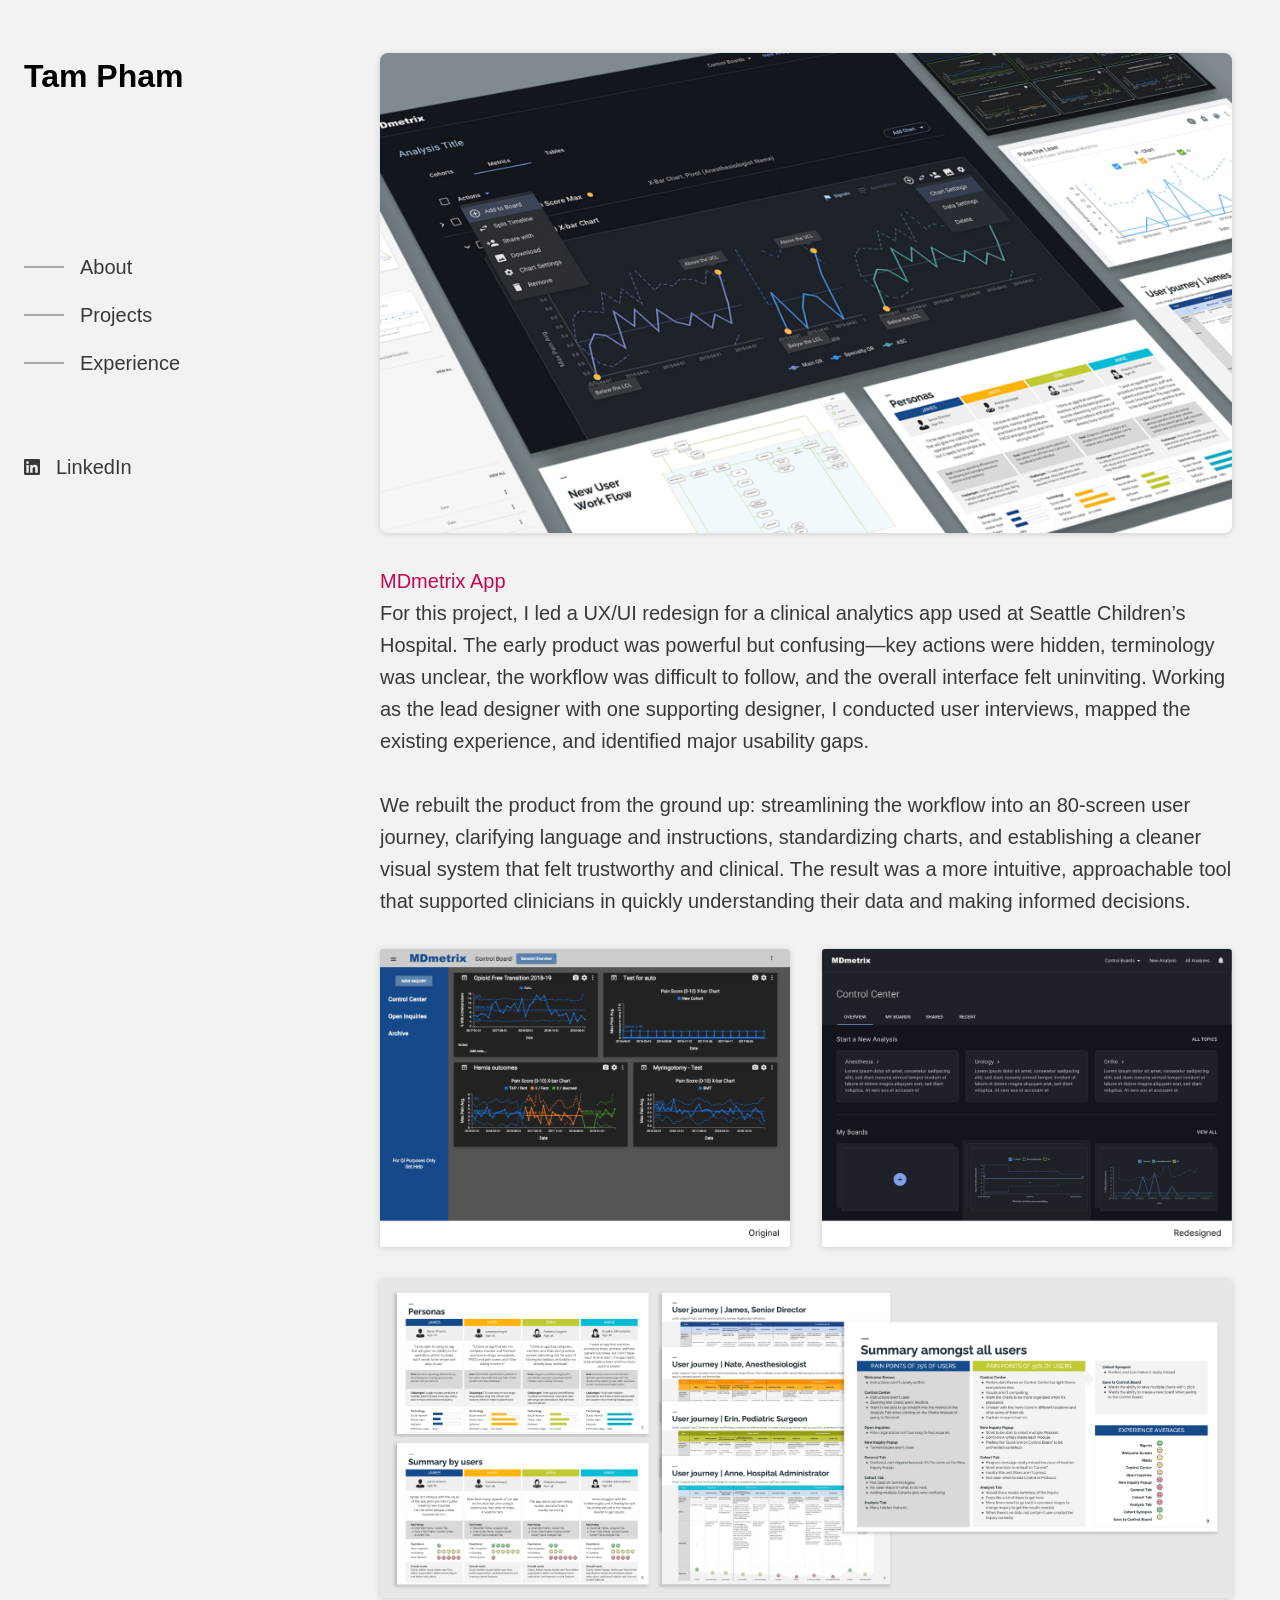
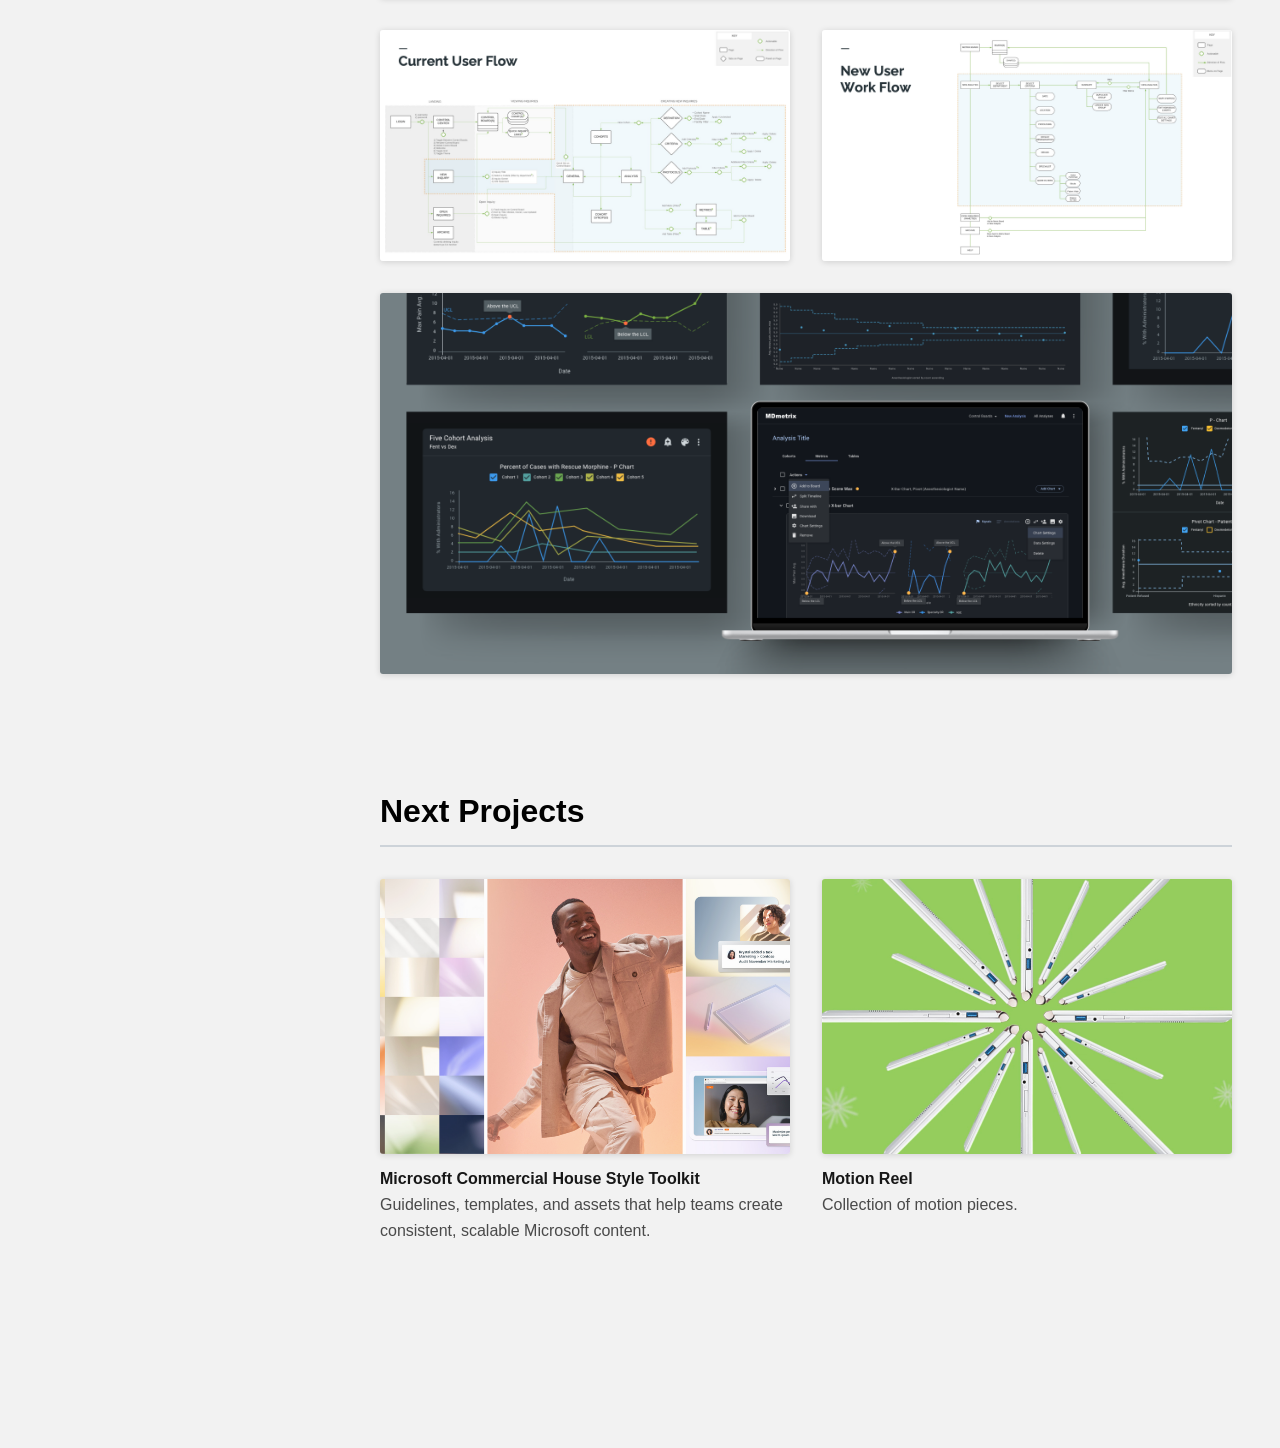
==== project_mdmetrix.html @ edc55666 "links" ====
<!DOCTYPE html>
<html lang="en">

  <head>
    <meta name="viewport" content="width=device-width,initial-scale=1" />
    <title>Tam Pham — Portfolio</title>
    <!-- Your stylesheet -->
    <link rel="stylesheet" href="./css/style.css">
  </head>

  <body>
    <div class="page-layout">
      <aside class="sidebar">
        <div class="sidebar-inner">
          <h1 class="logo"><a href="index.html">Tam Pham</a></h1>

          <!-- Hamburger button -->
          <button class="menu-toggle" aria-controls="site-nav" aria-expanded="false">
            <svg width="28" height="28" viewBox="0 0 24 24" aria-hidden="true">
              <rect x="3" y="6" width="18" height="2" rx="1"></rect>
              <rect x="3" y="11" width="18" height="2" rx="1"></rect>
              <rect x="3" y="16" width="18" height="2" rx="1"></rect>
            </svg>
          </button>

          <nav id="site-nav">
            <ul>
              <li><a href="./index.html#about">About</a></li>
              <li><a href="./index.html#projects">Projects</a></li>
              <li><a href="./index.html#experience">Experience</a></li>
            </ul>
            <a href="https://www.linkedin.com/in/tam-pham-i-am"
  class="nav-linkedin"
  target="_blank"
  rel="noopener noreferrer"
>
  <svg
    class="icon-linkedin"
    xmlns="http://www.w3.org/2000/svg"
    viewBox="0 0 24 24"
    aria-hidden="true"
  >
    <path
      d="M20.45 20.45h-3.56v-5.57c0-1.33-.03-3.05-1.86-3.05-1.86 
         0-2.15 1.45-2.15 2.95v5.67H9.32V9h3.41v1.56h.05c.48-.9 
         1.66-1.86 3.42-1.86 3.66 0 4.34 2.41 4.34 5.54v6.21zM5.34 
         7.43a2.07 2.07 0 11-.01-4.14 2.07 2.07 0 01.01 4.14zm1.78 
         13.02H3.56V9h3.56v11.45zM22.22 0H1.78C.8 0 0 .78 0 1.72v20.55C0 
         23.22.8 24 1.78 24h20.44c.98 0 1.78-.78 1.78-1.73V1.72C24 
         .78 23.2 0 22.22 0z"
      fill="currentColor"
    />
  </svg>
  LinkedIn
</a>
          </nav>
        </div>
      </aside>

      <main class="content">
        <figure class="project-hero">
          <img src="./assets/MDmetrix_mockup1.jpg" alt="MDmetrix App hero image">
        </figure>
        <p><span class="highlight">MDmetrix App</span><br>
          For this project, I led a UX/UI redesign for a clinical analytics app used at Seattle Children’s 
          Hospital. The early product was powerful but confusing—key actions were hidden, terminology was unclear, 
          the workflow was difficult to follow, and the overall interface felt uninviting. Working as the lead 
          designer with one supporting designer, I conducted user interviews, mapped the existing experience, 
          and identified major usability gaps.
          <br><br>
          We rebuilt the product from the ground up: streamlining the workflow into an 80-screen user journey, 
          clarifying language and instructions, standardizing charts, and establishing a cleaner visual system 
          that felt trustworthy and clinical. The result was a more intuitive, approachable tool that supported 
          clinicians in quickly understanding their data and making informed decisions.
        </p>

        <section class="project-masonry">
          <figure class="m-item">
            <img src="./assets/MDmetrix_mockup2a.png" alt="..." loading="lazy">
          </figure>

          <figure class="m-item">
            <img src="./assets/MDmetrix_mockup2b.png" alt="..." loading="lazy">
          </figure>

          <figure class="m-item wide">
            <img src="./assets/MDmetrix_mockup2c.png" alt="..." loading="lazy">
          </figure>

          <figure class="m-item">
            <img src="./assets/MDmetrix_userflow_old.png" alt="..." loading="lazy">
          </figure>

          <figure class="m-item">
            <img src="./assets/MDmetrix_userflow_new.png" alt="..." loading="lazy">
          </figure>

          <figure class="m-item wide">
            <img src="./assets/MDmetrix_mockup2d.png" alt="..." loading="lazy">
          </figure>

        </section>

        <section id="projects" class="section">
          <h2>Next Projects</h2>
          <div class="project-grid">

          <a href="./project_ms_housestylekit.html" class="project-card">
          <img src="./assets/MS_CommercialHST_cover.jpg" alt="MS Commercial House Style Toolkit">
          <h4>Microsoft Commercial House Style Toolkit</h4>
          <p>Guidelines, templates, and assets that help teams create consistent, scalable Microsoft content.</p>
          </a>

          <a href="./project_motion_reel.html" class="project-card">
          <img src="./assets/MotionReel_cover.png" alt="Motion Reel">
          <h4>Motion Reel</h4>
          <p>Collection of motion pieces.</p>
          </a>

          </div>
        </section>

      </main>
    </div>

    <!-- JS at the very end so the DOM is loaded -->
    <script>
      // ===== Cache DOM refs =====
      const sections = document.querySelectorAll('section');
      const siteNav = document.getElementById('site-nav');
      const menuToggle = document.querySelector('.menu-toggle');
      const navTopLinks = siteNav.querySelectorAll('ul > li > a'); // About, Projects, Experience

      // ===== Scroll handler: set active link =====
      function setActiveOnScroll() {
        let current = '';
        const offset = 120; // adjust if header height changes

        sections.forEach(section => {
          const sectionTop = section.offsetTop - offset;
          if (window.scrollY >= sectionTop) current = section.id;
        });

        navTopLinks.forEach(link => {
          link.classList.toggle('active', link.getAttribute('href') === `#${current}`);
        });
      }

      window.addEventListener('scroll', setActiveOnScroll, { passive: true });
      document.addEventListener('DOMContentLoaded', setActiveOnScroll);

      // ===== Mobile hamburger =====
      menuToggle.addEventListener('click', () => {
        siteNav.classList.toggle('active');
        const expanded = menuToggle.getAttribute('aria-expanded') === 'true';
        menuToggle.setAttribute('aria-expanded', String(!expanded));
      });

      // Close menu after clicking a nav item (mobile)
      siteNav.querySelectorAll('a[href^="#"]').forEach(a => {
        a.addEventListener('click', () => {
          siteNav.classList.remove('active');
          menuToggle.setAttribute('aria-expanded', 'false');
        });
      });
    </script>

  </body>

</html>
---- css/style.css ----
/* =========================
   Base / Reset
========================= */
html { scroll-behavior: smooth; }
* { margin: 0; padding: 0; box-sizing: border-box; }

body {
  font-family: "Inter", "IBM Plex Sans", "Helvetica Neue", Arial, system-ui, sans-serif;
  line-height: 1.6;
  font-size: 1.25rem;
  color: #383838;           /* body text */
  background: #F2F2F2;      /* deep blue background */
  display: flex;
  justify-content: center;
}

/* Height-responsive spacing entire page */
:root {
  --top-align: clamp(20px, 4.5vh, 48px); /* shared vertical baseline */
  --logo-gap: clamp(12px, 6vh, 96px);
}

/* Logo: replace width-based % gap with vh-based gap */
.logo {
  font-size: 2rem;
  font-weight: bold;
  color: #000;
  margin-top: 0.2em;              /* tiny nudge for optical alignment */
  margin-bottom: var(--logo-gap); /* space below logo */
  max-width: 240px;
  white-space: nowrap;
}

.logo a {
  color: inherit;      /* keeps your existing logo color */
  text-decoration: none;
  display: inline-block; /* optional but recommended */
}

/* Highlight text */
.highlight {
  color: #C50752;
  font-weight: 500; 
}

.page-layout {
  display: flex;
  width: 100%;
  max-width: 1400px;
  padding: 1% 0%;
  gap: 2rem;
}

/* ===== Sidebar (Desktop) ===== */
.sidebar {
  position: relative;
  width: 300px;
  background: #F2F2F2;
  padding: 2rem 1.5rem;   /* ← choose whichever left padding you prefer */
  display: flex;
  flex-direction: column;
  align-items: stretch;
  gap: 1.25rem;
  height: 100vh;
}

.sidebar-inner {
  position: sticky;
  top: 2rem;
  z-index: 100;
  display: flex;
  flex-direction: column;
  height: 100%;
  gap: clamp(8px, 2.5vh, 28px);   /* proportional vertical rhythm */
}

/* Nav block: sits lower, but capped; scrolls if too tall */
#site-nav {
  display: flex;
  flex-direction: column;
  flex: 1 1 auto;
  min-height: 0;                 /* REQUIRED for flex scroll */
  overflow-y: auto;
  gap: 1rem;
  padding-right: .25rem;
  margin-block-start: clamp(8px, 8vh, 20vh);
  max-height: clamp(240px, 62vh, 70vh);
}

/* Keep your list + link styles (unchanged) */
.sidebar nav ul { list-style: none; padding: 0; margin: 0; }
.sidebar nav li { margin-bottom: 1rem; }

/* Nav links + decorative line */
.sidebar nav a {
  display: flex;
  align-items: center;
  gap: 1rem;
  color: #383838;
  font-weight: 500;
  text-decoration: none;
  transition: color 0.2s ease;
  position: relative;
}

/* left rule for main nav items */
.sidebar nav a::before {
  content: "";
  display: inline-block;
  width: 40px;
  height: 2px;
  background-color: #383838;
  opacity: 0.4;
  transition: opacity 0.3s ease, width 0.3s ease;
}

.sidebar nav a:hover,
.sidebar nav a.active { color: #C50752; }
.sidebar nav a:hover::before,
.sidebar nav a.active::before {
  opacity: 1; width: 80px; background-color: #C50752;
}

/* LinkedIn — same style, no rule, pinned at bottom of the nav column */
.sidebar nav a.nav-linkedin::before { content: none; }
.sidebar nav a.nav-linkedin { margin-top: auto; }


/* icon sizing */
.icon-linkedin {
  width: 1rem; /* tweak size to taste */
  height: 1rem;
  display: inline-block;
}


/* Hamburger hidden on desktop */
.menu-toggle {
  display: none;
  background: none;
  border: none;
  cursor: pointer;
  padding: .25rem;
}
.menu-toggle svg rect { fill: #000; }

/* =========================
   Main content
========================= */
main {
  flex: 1;
  padding: var(--top-align) 3rem 3rem;
  max-width: 1280px;
}

/* Sections */
.section { margin-bottom: 6rem; }
.section h2 {
  font-size: 2rem;
  margin-bottom: 1rem;
  border-bottom: 2px solid rgba(149, 163, 178, 0.4);
  padding-bottom: 0.5rem;
  color: #000;
}

/* Project Grid & Cards */
.project-grid {
  display: grid;
  grid-template-columns: repeat(auto-fit, minmax(400px, 1fr));
  gap: 2rem;
  margin-top: 2rem;
}
.project-card {
  display: flex;
  flex-direction: column;
  align-items: flex-start;
  text-decoration: none;
  color: #383838;
  border-radius: 3px;
  margin-bottom: 2rem;
  opacity: 90%;
  transition: transform 0.2s ease, opacity 0.2s ease;
}
.project-card img {
  width: 100%;
  height: 275px;
  display: block;
  object-fit: cover;
  border-radius: 3px;
}
.project-card h4 { margin: 0.75rem 0 0; font-size: 1rem; color: #000; }
.project-card p  { margin: 0 0 1rem;     font-size: 1rem; color: #383838; }
.project-card:hover { opacity: 100%; transform: translateY(-5px); }

/* Experience */
#experience { margin-bottom: 4rem; }
#experience h2 { margin-bottom: 2rem; }

.experience-card {
  display: flex;
  background: #F2F2F2;
  border-radius: 10px;
  padding: 2rem;
  margin-bottom: 2rem;
  gap: 2rem;
}
.experience-date {
  flex: 0 0 10%;         /* fixed width column on desktop */
  font-weight: bold;
  color: #383838;
  display: flex;
  flex-direction: column;
  justify-content: flex-start;
  font-size: 0.95rem;
}
.experience-details h3 {
  font-size: 1.25rem;
  margin-bottom: 0.5rem;
  color: #000;
  transition: color 0.2s ease;
}
.experience-details p {
  color: #383838;
  font-size: 1rem;
  line-height: 1.6;
  margin-bottom: 1rem;
}

/* Skills */
.skills { display: flex; flex-wrap: wrap; list-style: none; }
.skills li { font-size: 1rem; color: #2C5282; font-weight: 500; }


/* Contact links */
#contact p a { color: #F48FB1; text-decoration: none; }
#contact p a:hover { text-decoration: underline; }

/* =========================
 Subpages
========================= */

.project-hero img {
  width: 100%;
  height: auto;
  display: block;
  border-radius: 0.5rem; /* optional */
}
.project-hero {
  margin-bottom: 2rem;
}

.project-hero video.hero-video {
  width: 100%;
  height: auto;
  display: block;
  border-radius: 3px;
  object-fit: contain;       /* keep it beautifully cropped */
}


/* Masonry: two columns on desktop, one on mobile */
.project-masonry {
  column-count: 1;
  column-gap: 2rem;         /* gutter between columns */
  margin-top: 2rem;
  margin-bottom: 5rem;
}

.m-item {
  break-inside: avoid;          /* keep each figure intact */
  margin: 0 0 2rem;
}

.m-item img {
  width: 100%;
  height: auto;
  display: block;
  border-radius: 3px;         /* match your style */
}

/* Global subtle image/video shadow */
.project-card img,
.m-item img,
.project-hero img,
.project-hero .hero-video  {
  box-shadow: 0 1px 6px rgba(0, 0, 0, 0.15);
}

.no-shadow {
  box-shadow: none !important;
}


/* =========================
   Desktop only (>=769px)
========================= */
@media (min-width: 769px) {
  .section {
    scroll-margin-top: 2rem; /* spacing above page */
  }

  /* Masonry layout */
  .project-masonry { column-count: 2; }

  .project-masonry .m-item.wide {
  width: 100%;
  column-span: all;
  break-inside: avoid;
  display: block;
  }

  /* Extra LinkedIn spacing on desktop */
  .sidebar nav a.nav-linkedin {
    margin-top: 2em; /* gives visual separation */
  }
}

/* =========================
   Mobile (<=768px)
========================= */
@media (max-width: 768px) {
  :root { --mobile-header-h: 56px; }      /* header height used below */
  .section { scroll-margin-top: var(--mobile-header-h); }

  /* Layout stacks */
  .page-layout {
    flex-direction: column;
    gap: .75rem;
  }

  /* Sidebar becomes top header bar */
  .sidebar {
    position: sticky;          /* pin whole header */
    top: 0;
    z-index: 1000;
    width: 100%;
    height: auto;
    padding: 0 .8rem;          /* no vertical padding */
    border-bottom: 1px solid #383838;
    background: #F2F2F2;
    display: flex;
    align-items: center;       /* center the row vertically */
  }

  /* Header row: logo + hamburger */
  .sidebar-inner {
    position: relative;        /* anchor for dropdown nav */
    top: auto;
    z-index: 1000;
    display: flex;
    flex-direction: row;
    align-items: center;
    justify-content: space-between;
    gap: .5rem;
    width: 100%;
    height: var(--mobile-header-h);
  }

  .logo {
    margin: 0;
    font-size: 1.5rem;
    font-weight: 700;
    line-height: 1;
  }

  /* Hamburger button */
  .menu-toggle {
    position: static;          /* flex item in the row */
    margin-left: auto;
    display: inline-flex;
    align-items: center;
    justify-content: center;
    width: 40px;
    height: 40px;              /* comfy tap target */
    background: none;
    border: none;
    padding: 0;
    line-height: 0;
    cursor: pointer;
    z-index: 1002;             /* just for stacking, not positioning */
  }
  .menu-toggle svg { width: 24px; height: 24px; }
  .menu-toggle svg rect { fill: #000; }

  /* Mobile dropdown nav */
  #site-nav {
    display: none;             /* hidden until toggled */
    position: absolute;        /* anchored to .sidebar-inner */
    top: 100%;
    right: 0;
    margin-block-start: 0;     /* reset desktop offset */
    max-height: none;          /* no scroll constraints */
    overflow: visible;
    background: #F2F2F2;
    border: 1px solid #383838;
    border-radius: 10px;
    padding: 1.25rem 1rem;
    min-width: 180px;
    z-index: 1001;
    transform: translateY(-3px);   /* ← MOVE UP */
  }
  #site-nav.active { display: block; }

  #site-nav ul {
    display: flex;
    flex-direction: column;
    gap: .55rem;
    margin: 0;
    padding: 0;
  }

  /* extra delineation before LinkedIn */
  .sidebar nav a.nav-linkedin {
    margin-top: .9rem;
  }

  /* No decorative line in compact menu */
  .sidebar nav a::before {
    display: none;
  }

  /* Content adjustments */
  main { padding: 1rem; }
  .project-grid { grid-template-columns: 1fr; }
  .experience-card { flex-direction: column; gap: .75rem; }
  .experience-date { flex: none; width: 80%; margin-bottom: 0; }
}

/* =========================
   Short desktops(short height)
========================= */
@media (max-height: 800px) and (min-width: 769px) {
  .logo { font-size: 2.2rem; }
  #site-nav { gap: 0.75rem; }
  .sidebar nav a { gap: 0.75rem; }
}

@media (max-height: 700px) and (min-width: 769px) {
  .logo { font-size: 2rem; }
  #site-nav { gap: 0.6rem; }
  .sidebar nav a { gap: 0.6rem; }
  .sidebar nav a::before { width: 32px; }
  .sidebar nav a:hover::before,
  .sidebar nav a.active::before { width: 56px; }
}
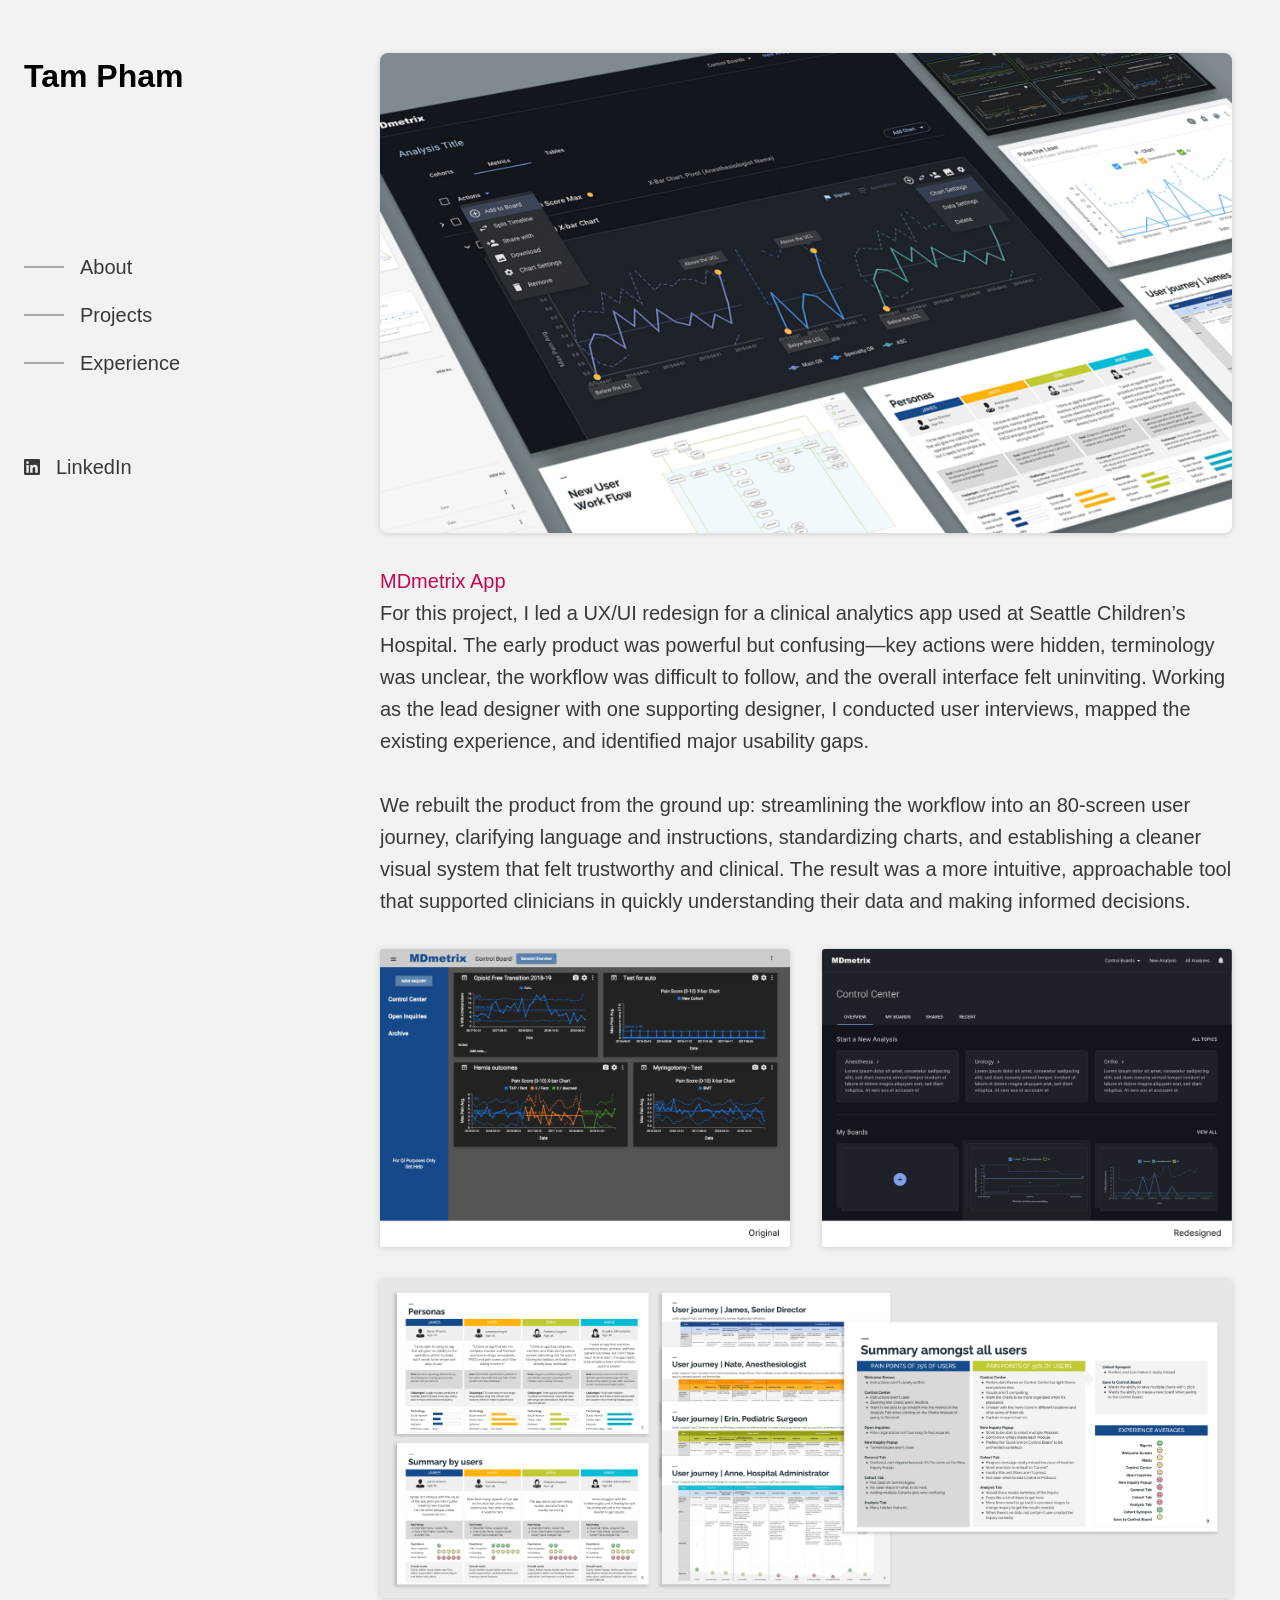
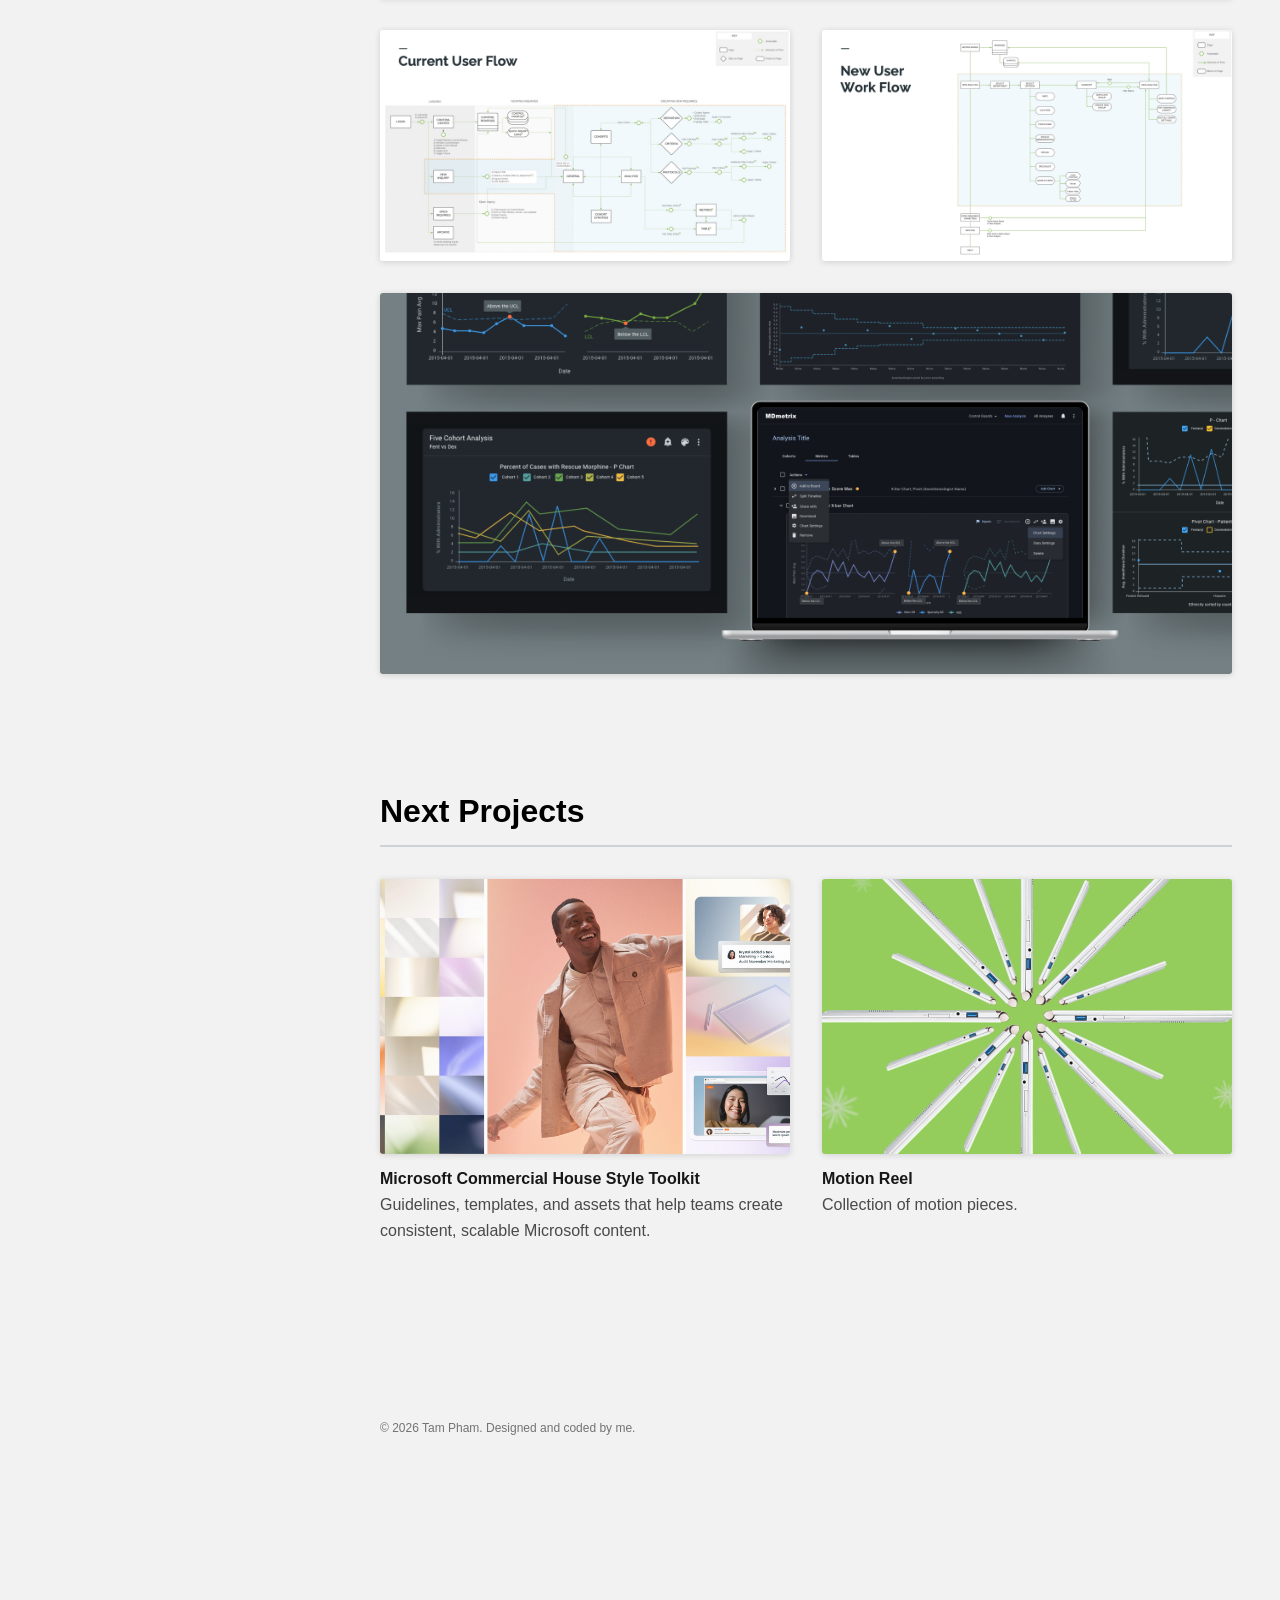
==== commit 9f8cfc4f: "legal" ====
--- a/project_mdmetrix.html
+++ b/project_mdmetrix.html
@@ -119,7 +119,9 @@
 
           </div>
         </section>
-
+    <footer class="footnote">
+    <p>© 2026 Tam Pham. Designed and coded by me.</p>
+    </footer>
       </main>
     </div>
 
--- a/css/style.css
+++ b/css/style.css
@@ -14,6 +14,12 @@
   justify-content: center;
 }
 
+.footnote {
+  text-align: left;
+  font-size: 0.75rem;
+  color: #737373;
+  margin: 8rem 0;
+}
 /* Height-responsive spacing entire page */
 :root {
   --top-align: clamp(20px, 4.5vh, 48px); /* shared vertical baseline */
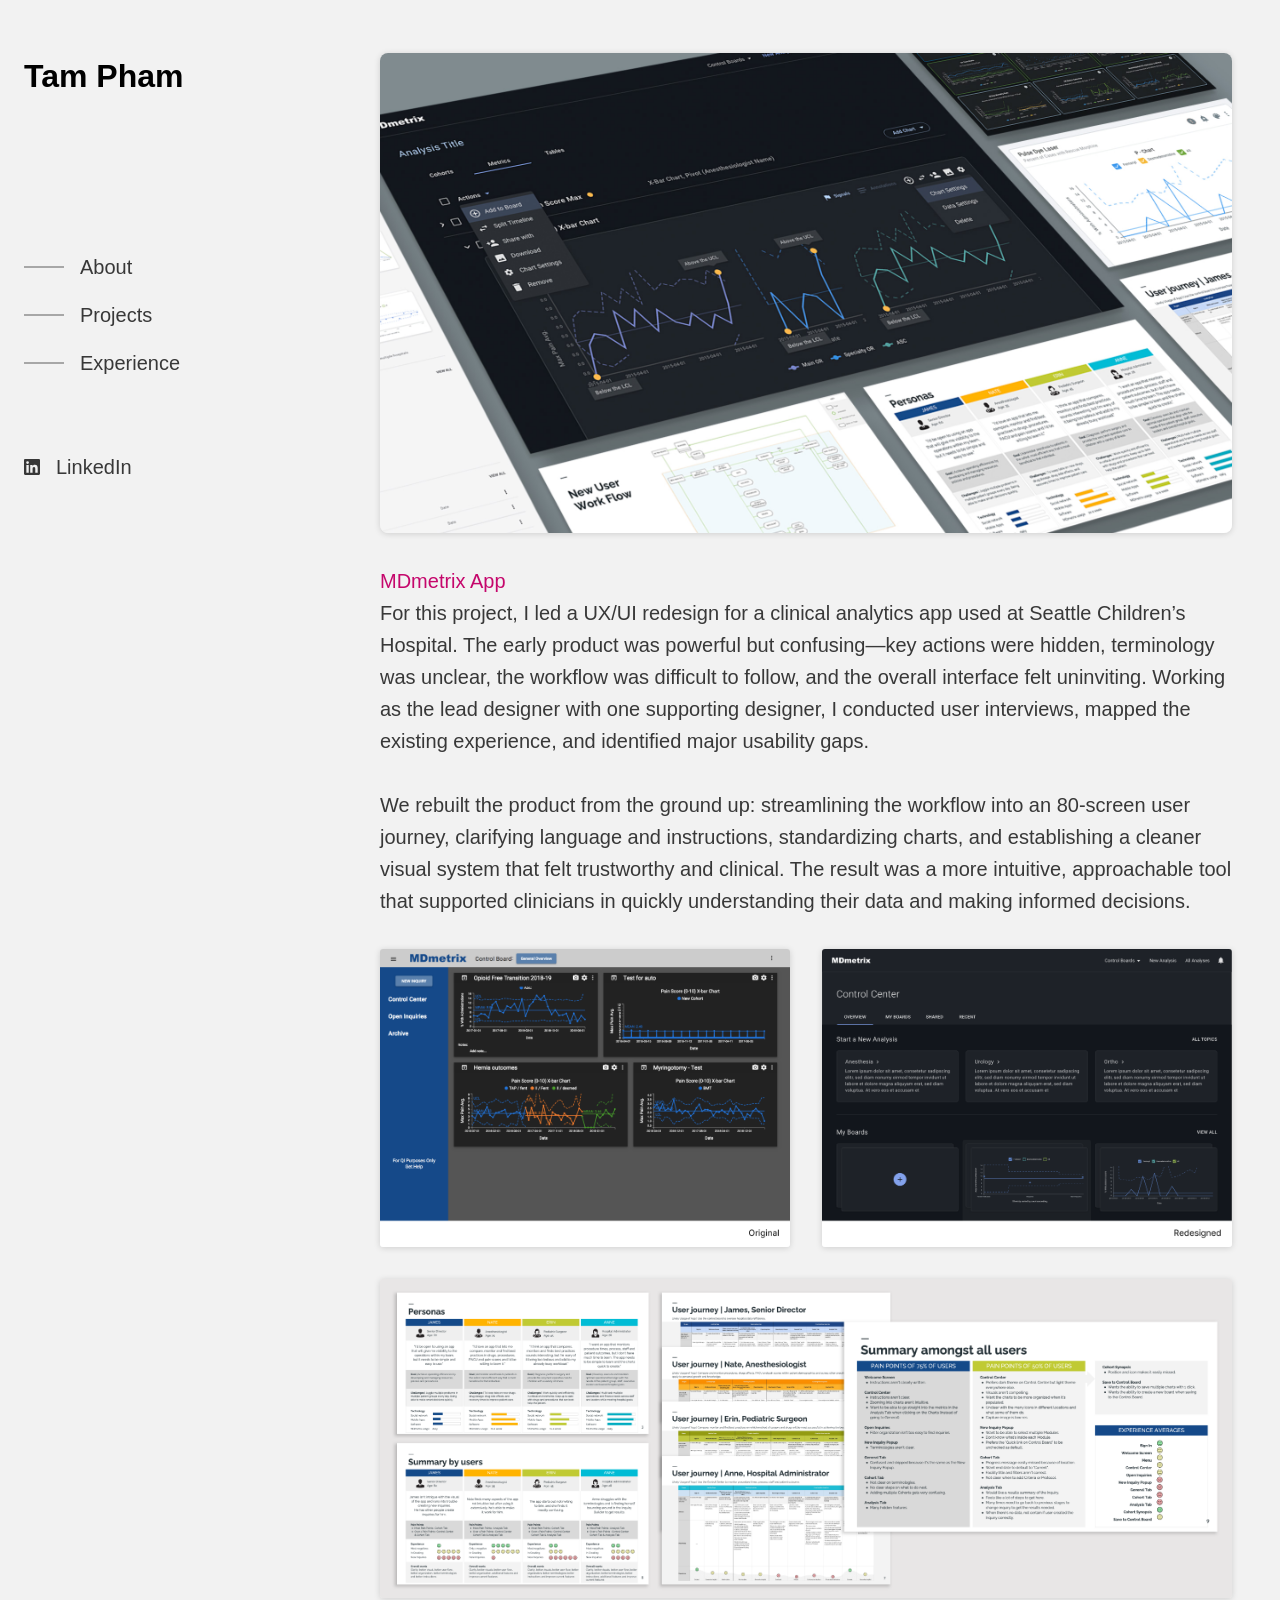
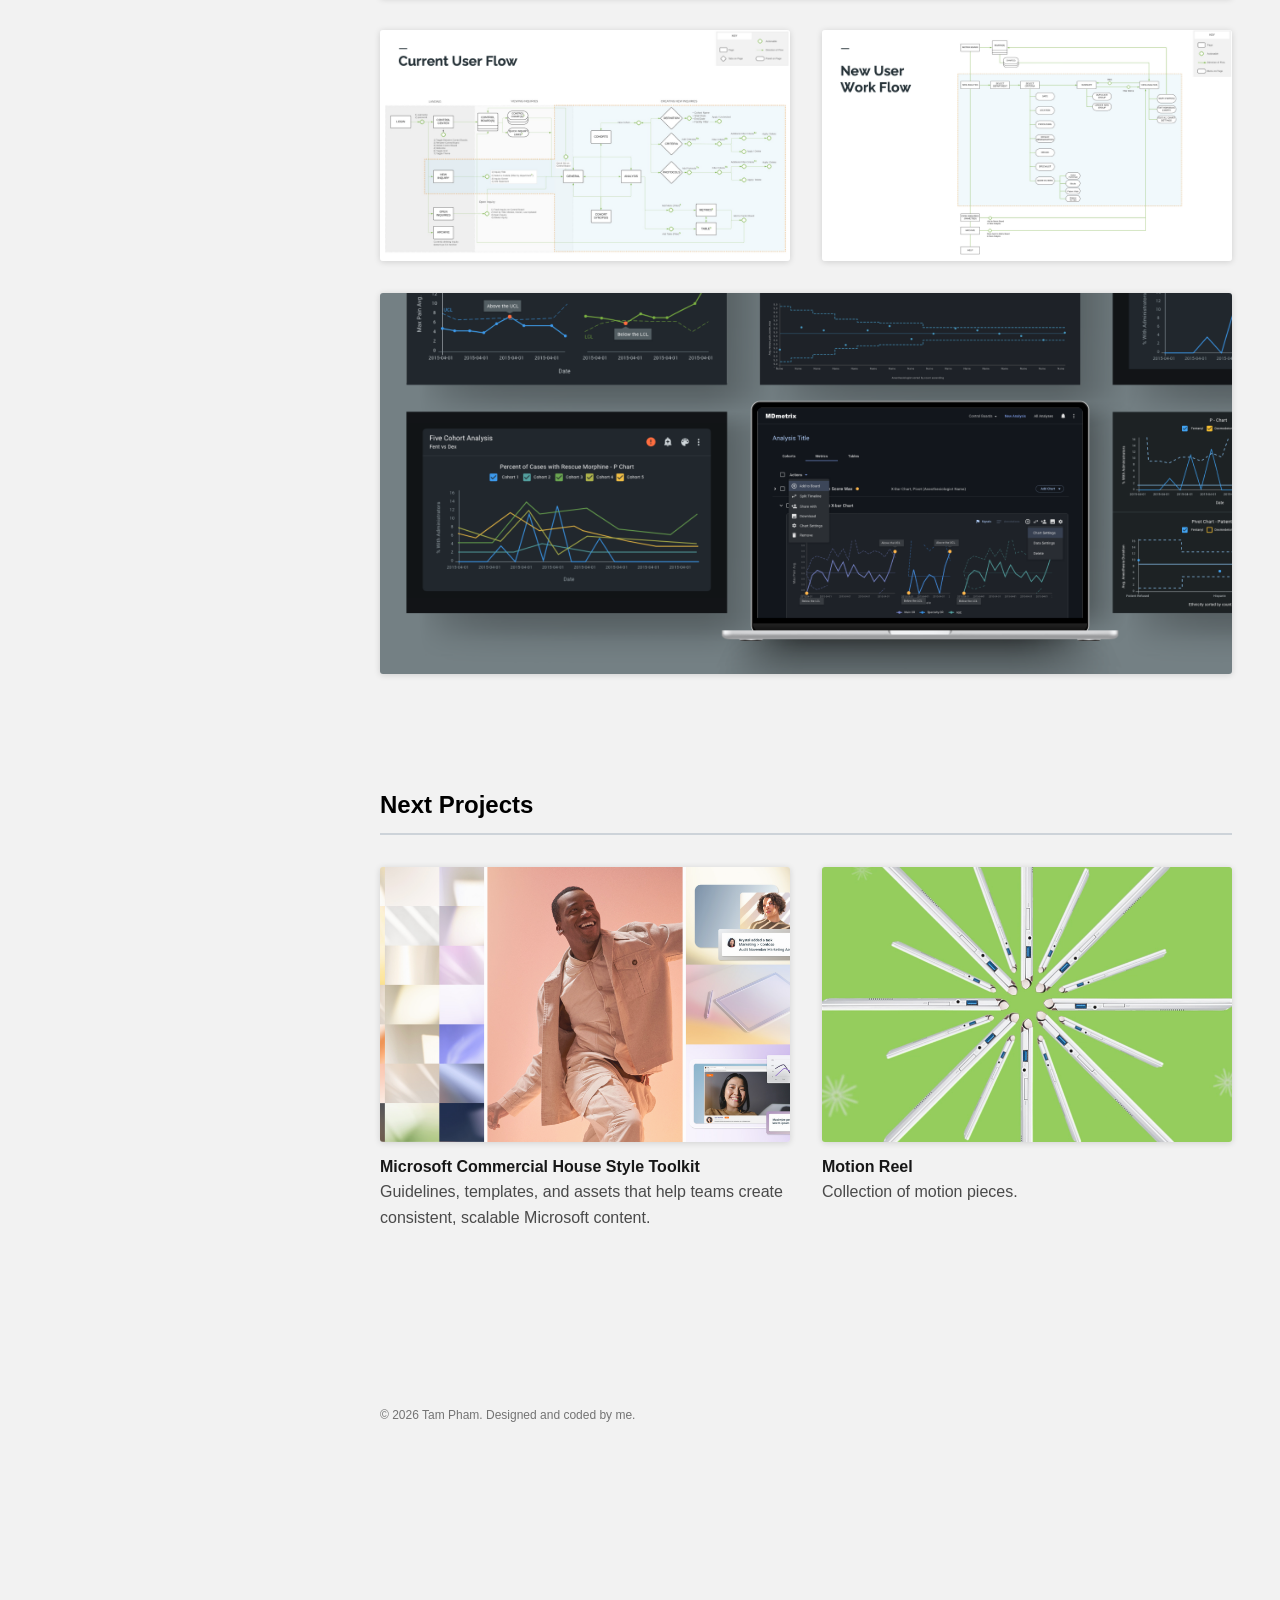
==== commit 563a91c5: "h3" ====
--- a/project_mdmetrix.html
+++ b/project_mdmetrix.html
@@ -102,7 +102,7 @@
         </section>
 
         <section id="projects" class="section">
-          <h2>Next Projects</h2>
+          <h3>Next Projects</h3>
           <div class="project-grid">
 
           <a href="./project_ms_housestylekit.html" class="project-card">
@@ -120,7 +120,7 @@
           </div>
         </section>
     <footer class="footnote">
-    <p>© 2026 Tam Pham. Designed and coded by me.</p>
+    © 2026 Tam Pham. Designed and coded by me.
     </footer>
       </main>
     </div>
--- a/css/style.css
+++ b/css/style.css
@@ -45,7 +45,7 @@
 
 /* Highlight text */
 .highlight {
-  color: #C50752;
+  color: #C5076C;
   font-weight: 500; 
 }
 
@@ -121,10 +121,10 @@
 }
 
 .sidebar nav a:hover,
-.sidebar nav a.active { color: #C50752; }
+.sidebar nav a.active { color: #C5076C; }
 .sidebar nav a:hover::before,
 .sidebar nav a.active::before {
-  opacity: 1; width: 80px; background-color: #C50752;
+  opacity: 1; width: 80px; background-color: #C5076C;
 }
 
 /* LinkedIn — same style, no rule, pinned at bottom of the nav column */
@@ -169,6 +169,14 @@
   color: #000;
 }
 
+.section h3 {
+  font-size: 1.5rem;
+  margin-bottom: 1rem;
+  border-bottom: 2px solid rgba(149, 163, 178, 0.4);
+  padding-bottom: 0.5rem;
+  color: #000;
+}
+
 /* Project Grid & Cards */
 .project-grid {
   display: grid;
@@ -234,12 +242,8 @@
 
 /* Skills */
 .skills { display: flex; flex-wrap: wrap; list-style: none; }
-.skills li { font-size: 1rem; color: #2C5282; font-weight: 500; }
-
-
-/* Contact links */
-#contact p a { color: #F48FB1; text-decoration: none; }
-#contact p a:hover { text-decoration: underline; }
+.skills li { font-size: 1rem; color: #9442A9; font-weight: 500; }
+
 
 /* =========================
  Subpages
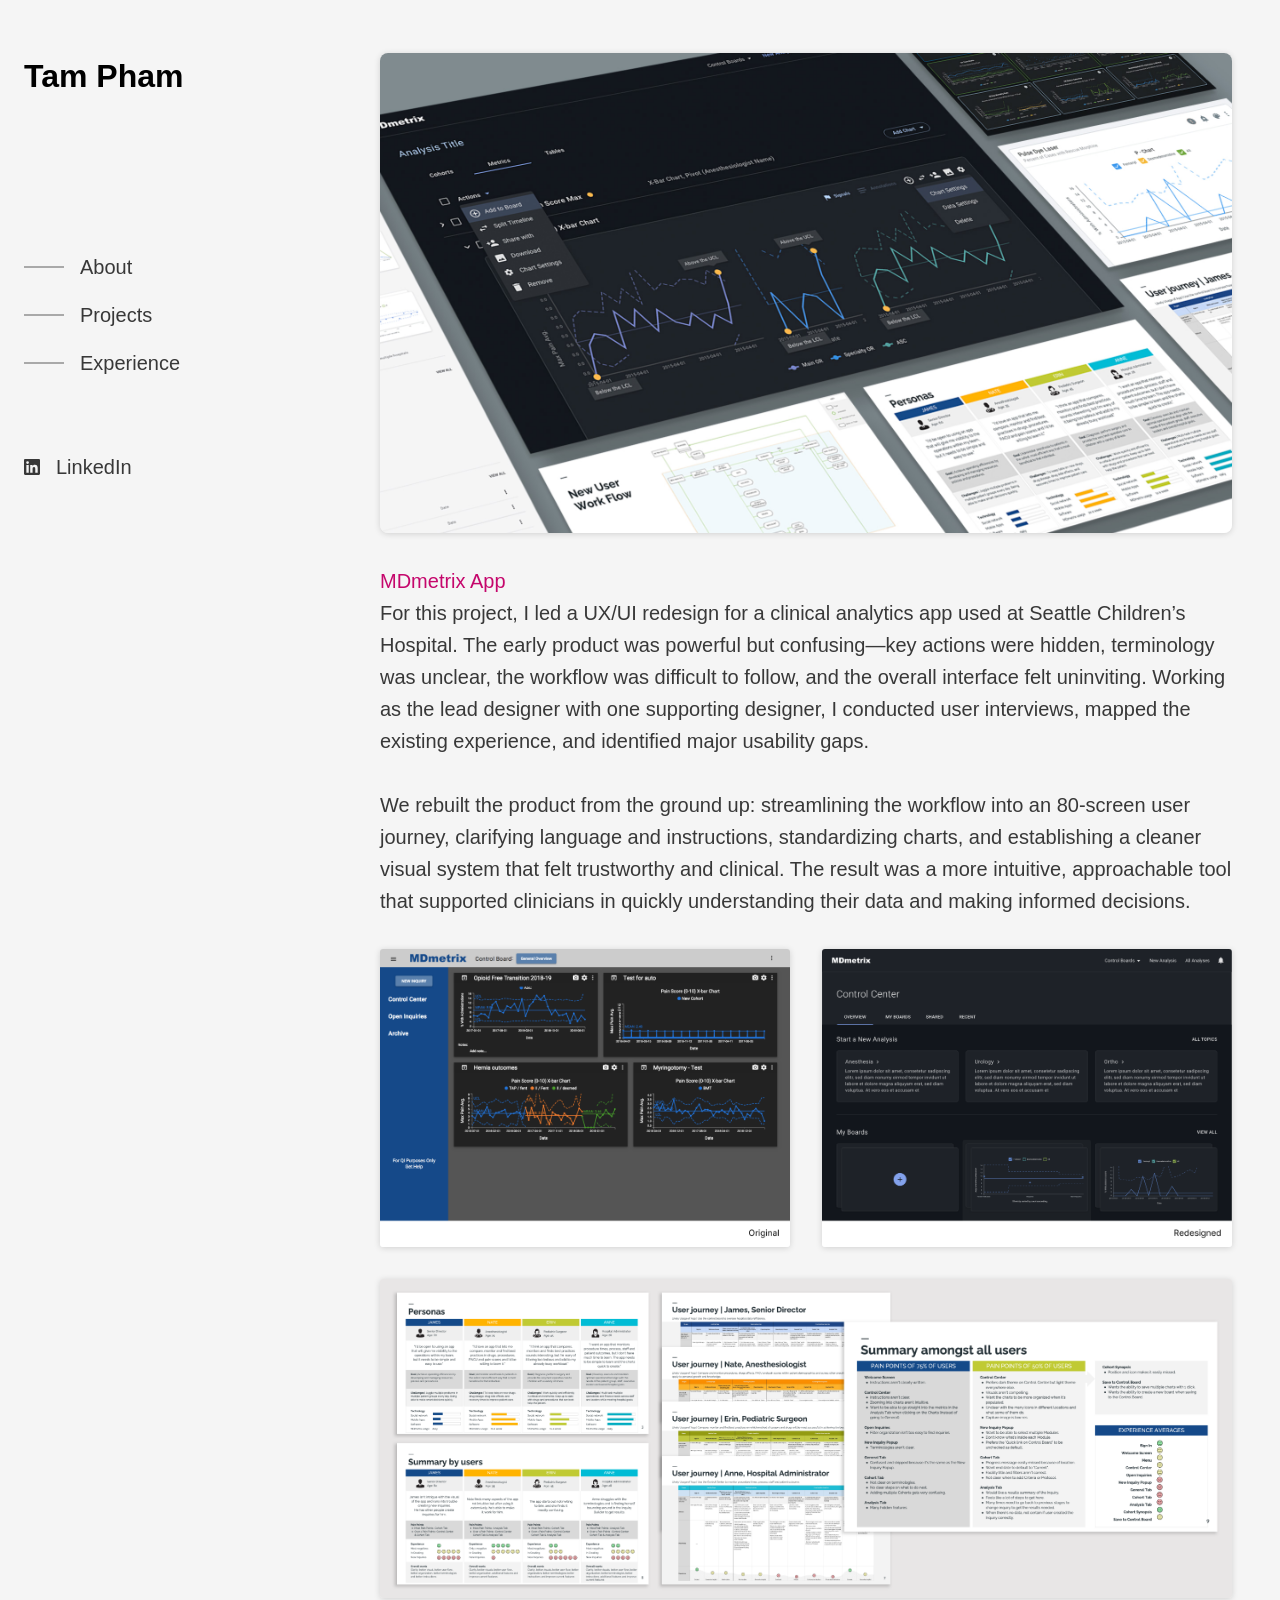
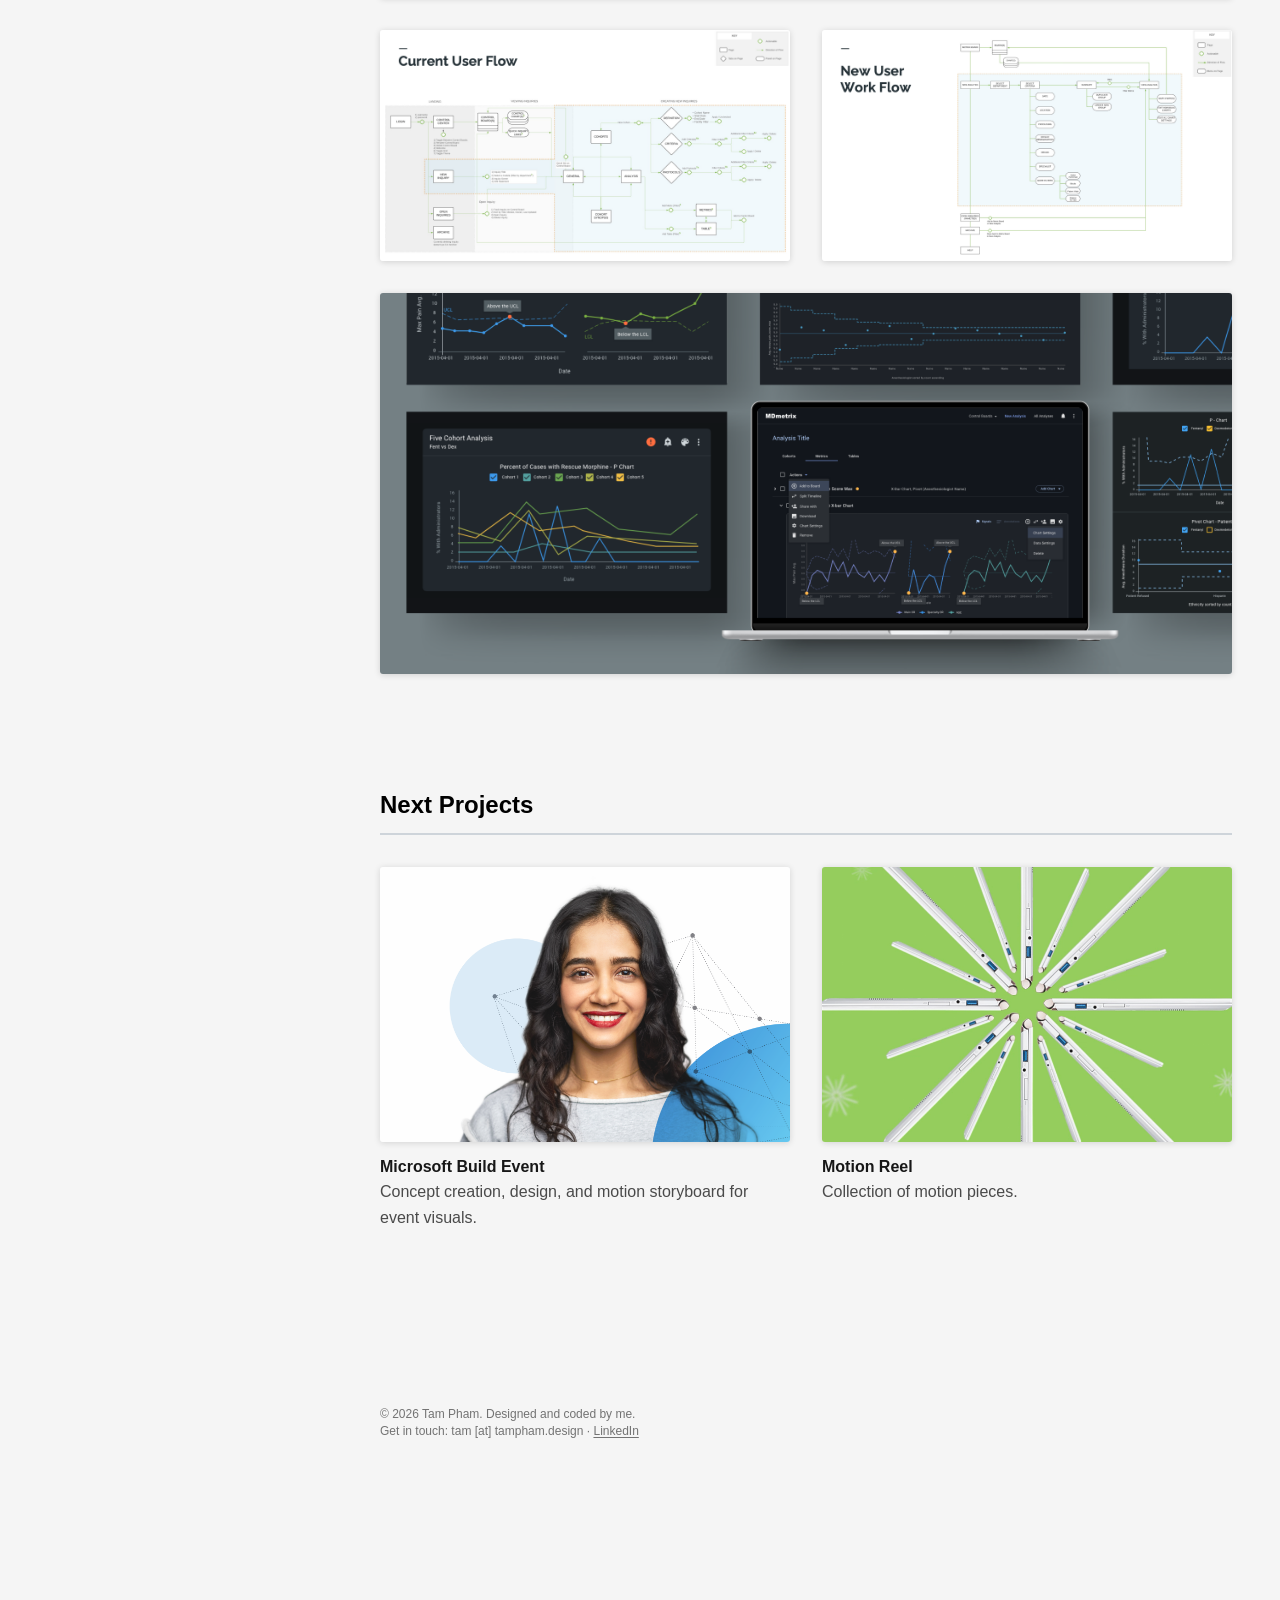
==== commit cf01397b: "Add files via upload" ====
--- a/project_mdmetrix.html
+++ b/project_mdmetrix.html
@@ -105,10 +105,10 @@
           <h3>Next Projects</h3>
           <div class="project-grid">
 
-          <a href="./project_ms_housestylekit.html" class="project-card">
-          <img src="./assets/MS_CommercialHST_cover.jpg" alt="MS Commercial House Style Toolkit">
-          <h4>Microsoft Commercial House Style Toolkit</h4>
-          <p>Guidelines, templates, and assets that help teams create consistent, scalable Microsoft content.</p>
+          <a href="./project_ms_build.html" class="project-card">
+          <img src="./assets/AZ_Build_cover.png" alt="Microsoft Build — Responsible Machine Learning">
+          <h4>Microsoft Build Event</h4>
+          <p>Concept creation, design, and motion storyboard for event visuals.</p>
           </a>
 
           <a href="./project_motion_reel.html" class="project-card">
@@ -119,9 +119,15 @@
 
           </div>
         </section>
-    <footer class="footnote">
-    © 2026 Tam Pham. Designed and coded by me.
-    </footer>
+        <footer class="footnote">
+        <div>© 2026 Tam Pham. Designed and coded by me.</div>
+
+        <div class="contact">
+        Get in touch: tam [at] tampham.design ·
+        <a href="https://www.linkedin.com/in/tam-pham-i-am" target="_blank" rel="noopener noreferrer">LinkedIn</a>
+        </div>
+        </footer>
+
       </main>
     </div>
 
--- a/css/style.css
+++ b/css/style.css
@@ -9,7 +9,7 @@
   line-height: 1.6;
   font-size: 1.25rem;
   color: #383838;           /* body text */
-  background: #F2F2F2;      /* deep blue background */
+  background: #F5F5F5;      /* deep blue background */
   display: flex;
   justify-content: center;
 }
@@ -18,7 +18,15 @@
   text-align: left;
   font-size: 0.75rem;
   color: #737373;
+  line-height: 1.4;
   margin: 8rem 0;
+}
+
+.footnote a {
+  color: inherit;
+  text-decoration: underline;
+  text-underline-offset: 2px;
+  margin-top: 0.15rem; /* very tight spacing */
 }
 /* Height-responsive spacing entire page */
 :root {
@@ -61,7 +69,7 @@
 .sidebar {
   position: relative;
   width: 300px;
-  background: #F2F2F2;
+  background: #F5F5F5;
   padding: 2rem 1.5rem;   /* ← choose whichever left padding you prefer */
   display: flex;
   flex-direction: column;
@@ -212,7 +220,7 @@
 
 .experience-card {
   display: flex;
-  background: #F2F2F2;
+  background: #F5F5F5;
   border-radius: 10px;
   padding: 2rem;
   margin-bottom: 2rem;
@@ -347,7 +355,7 @@
     height: auto;
     padding: 0 .8rem;          /* no vertical padding */
     border-bottom: 1px solid #383838;
-    background: #F2F2F2;
+    background: #F5F5F5;
     display: flex;
     align-items: center;       /* center the row vertically */
   }
@@ -401,7 +409,7 @@
     margin-block-start: 0;     /* reset desktop offset */
     max-height: none;          /* no scroll constraints */
     overflow: visible;
-    background: #F2F2F2;
+    background: #F5F5F5;
     border: 1px solid #383838;
     border-radius: 10px;
     padding: 1.25rem 1rem;
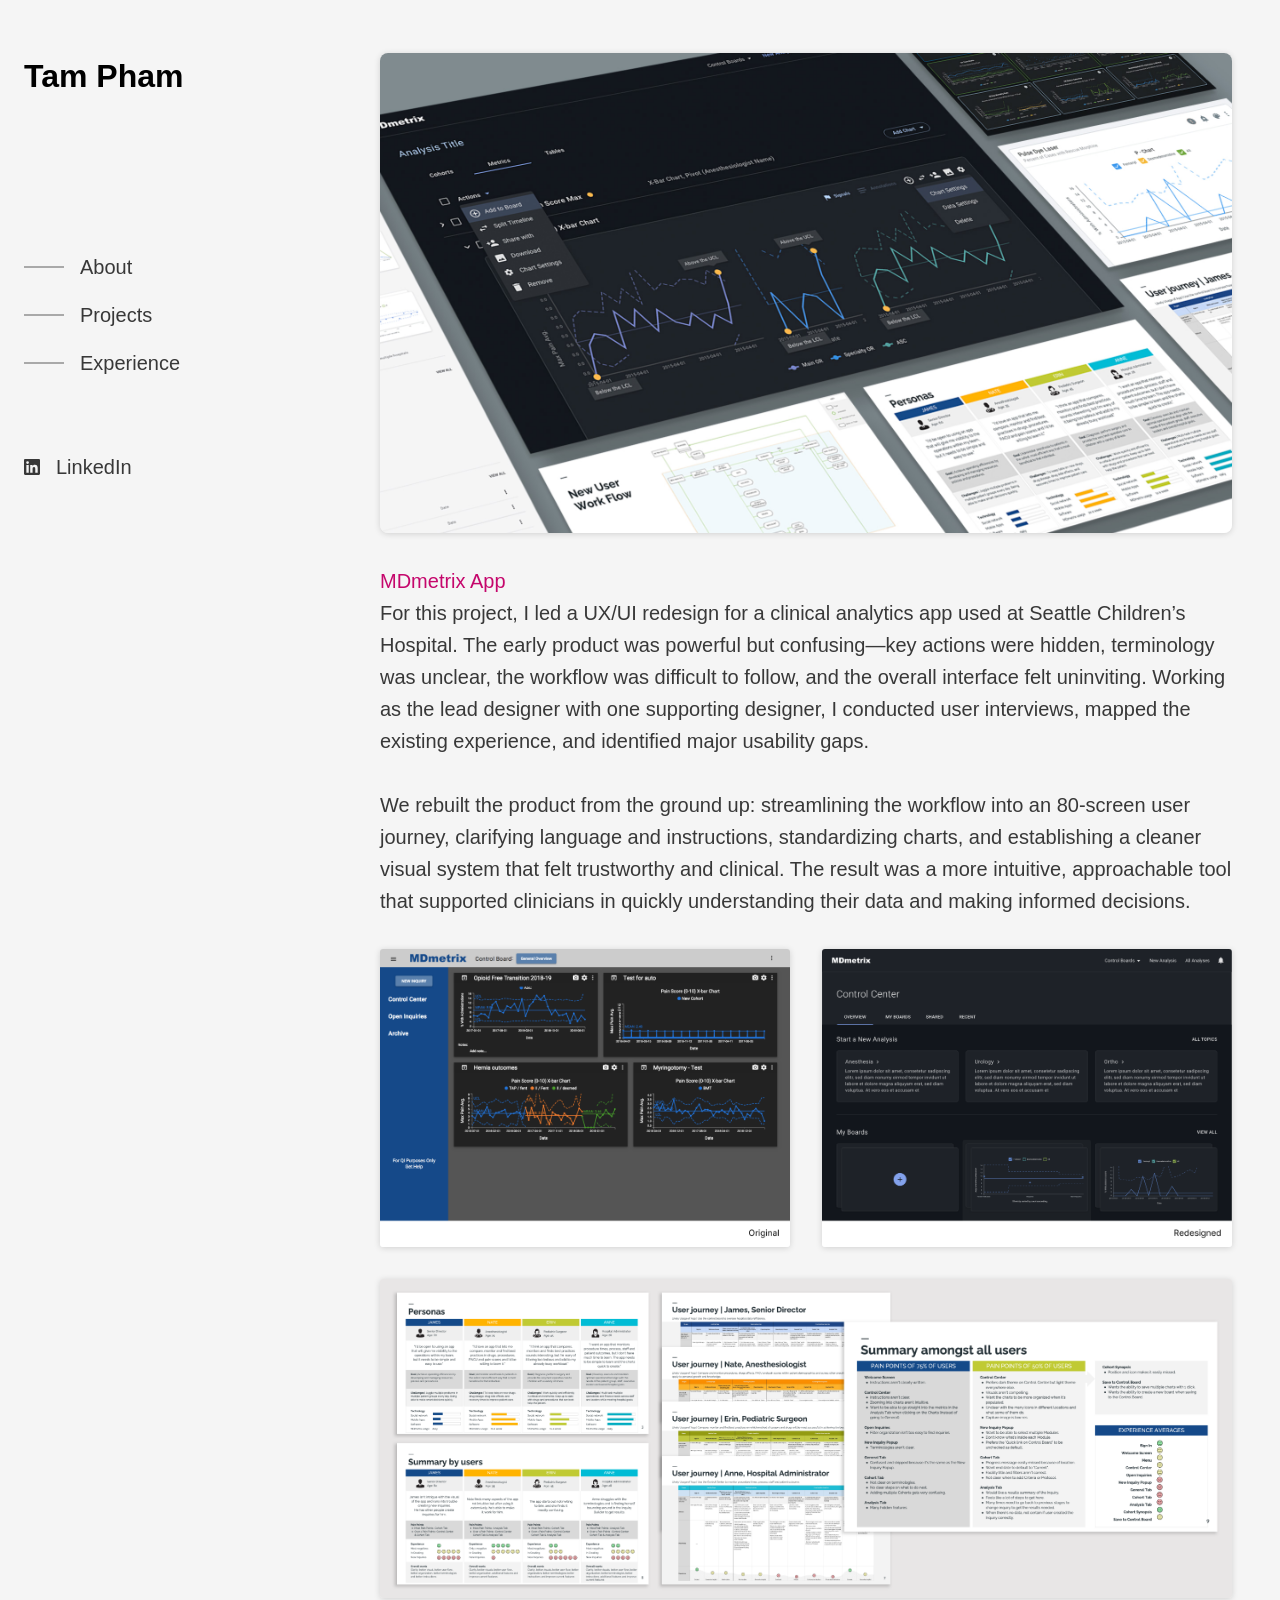
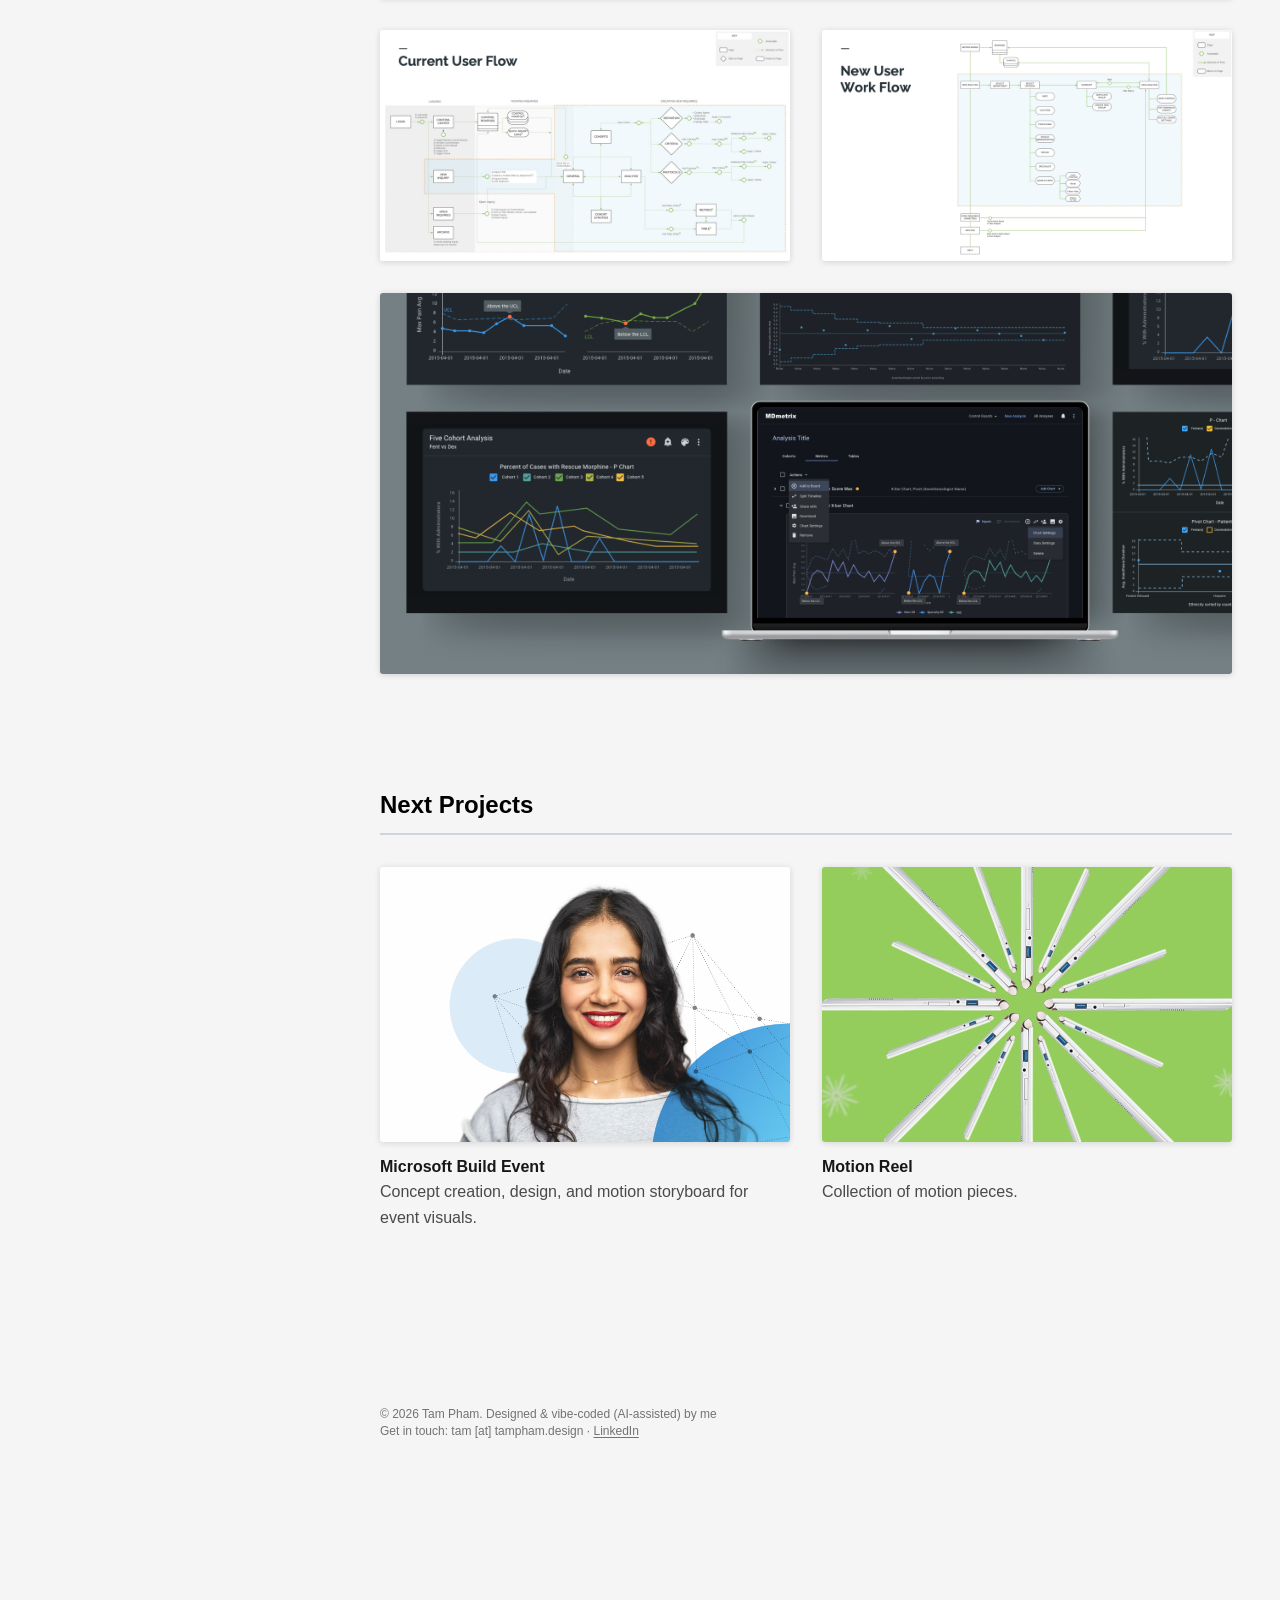
==== commit 86dd1698: "Promote staging - footer" ====
--- a/project_mdmetrix.html
+++ b/project_mdmetrix.html
@@ -120,7 +120,7 @@
           </div>
         </section>
         <footer class="footnote">
-        <div>© 2026 Tam Pham. Designed and coded by me.</div>
+        <div>© 2026 Tam Pham. Designed & vibe-coded (AI-assisted) by me</div>
 
         <div class="contact">
         Get in touch: tam [at] tampham.design ·
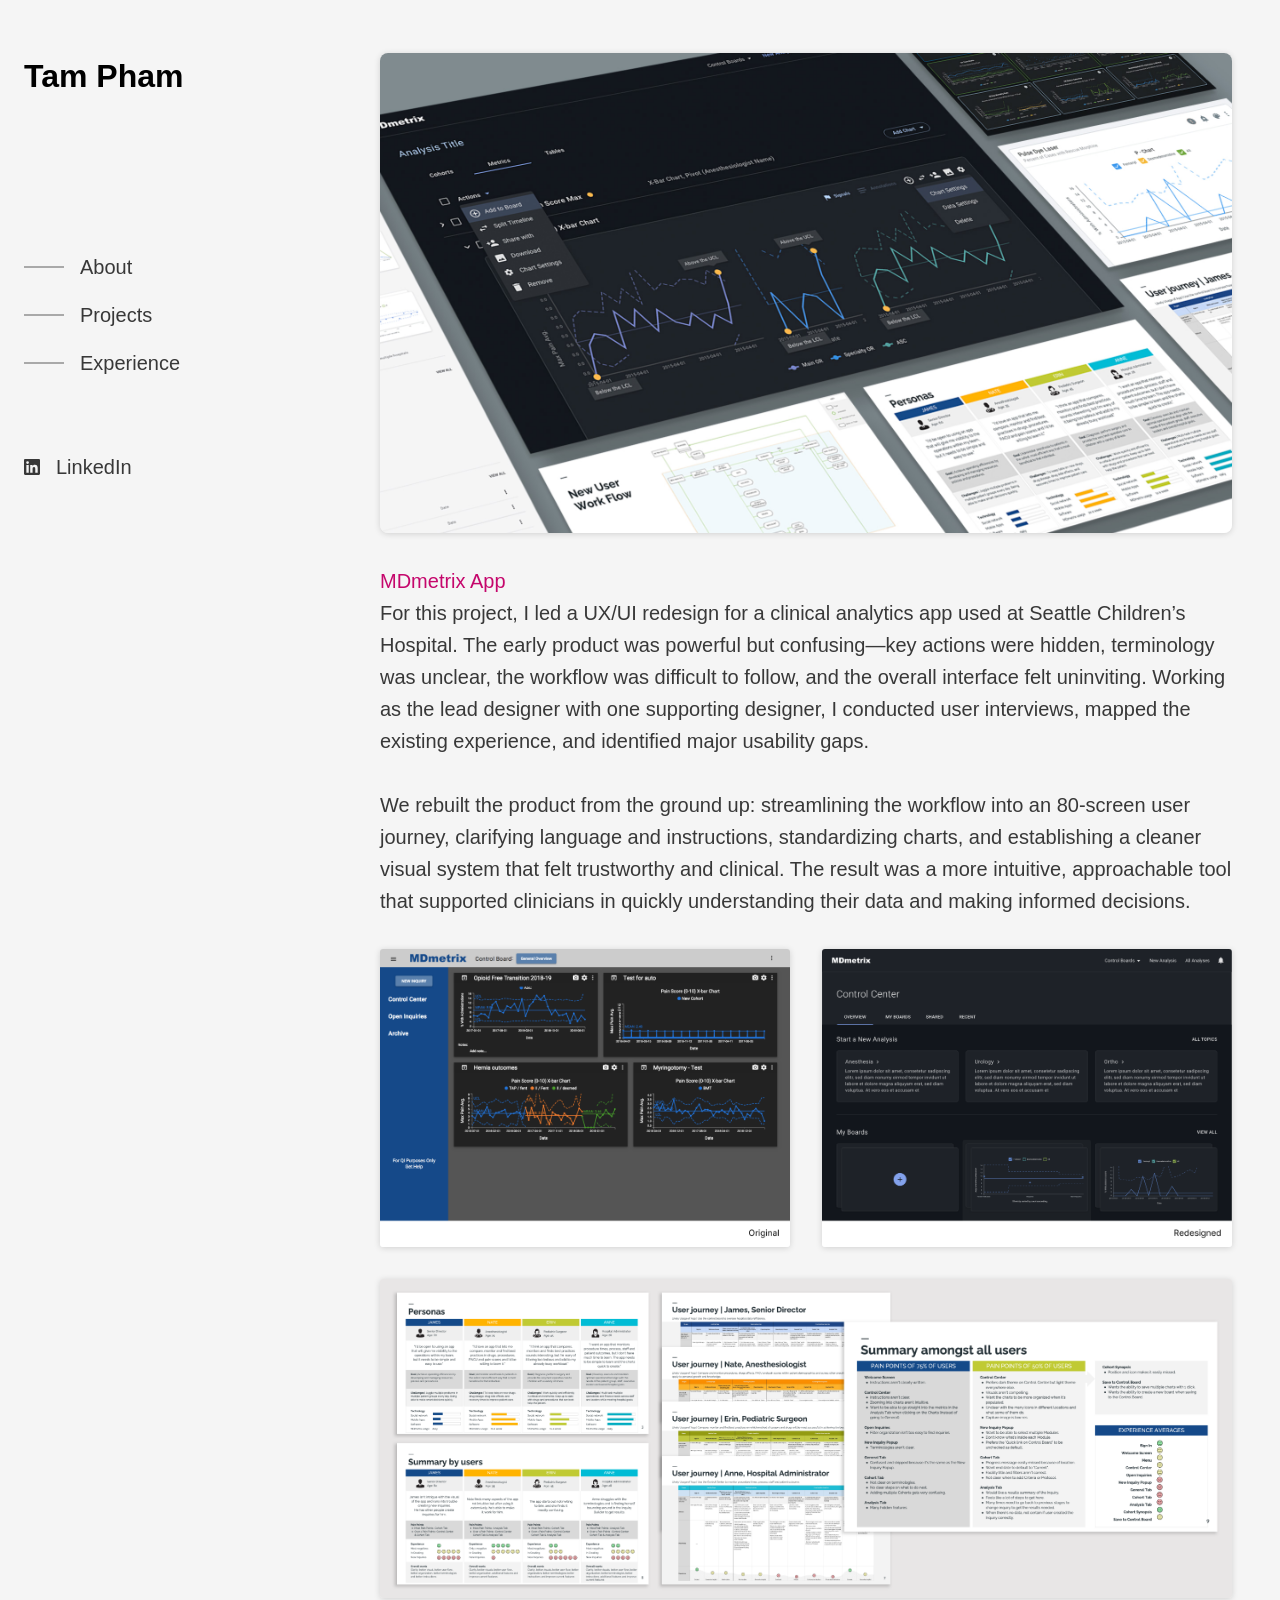
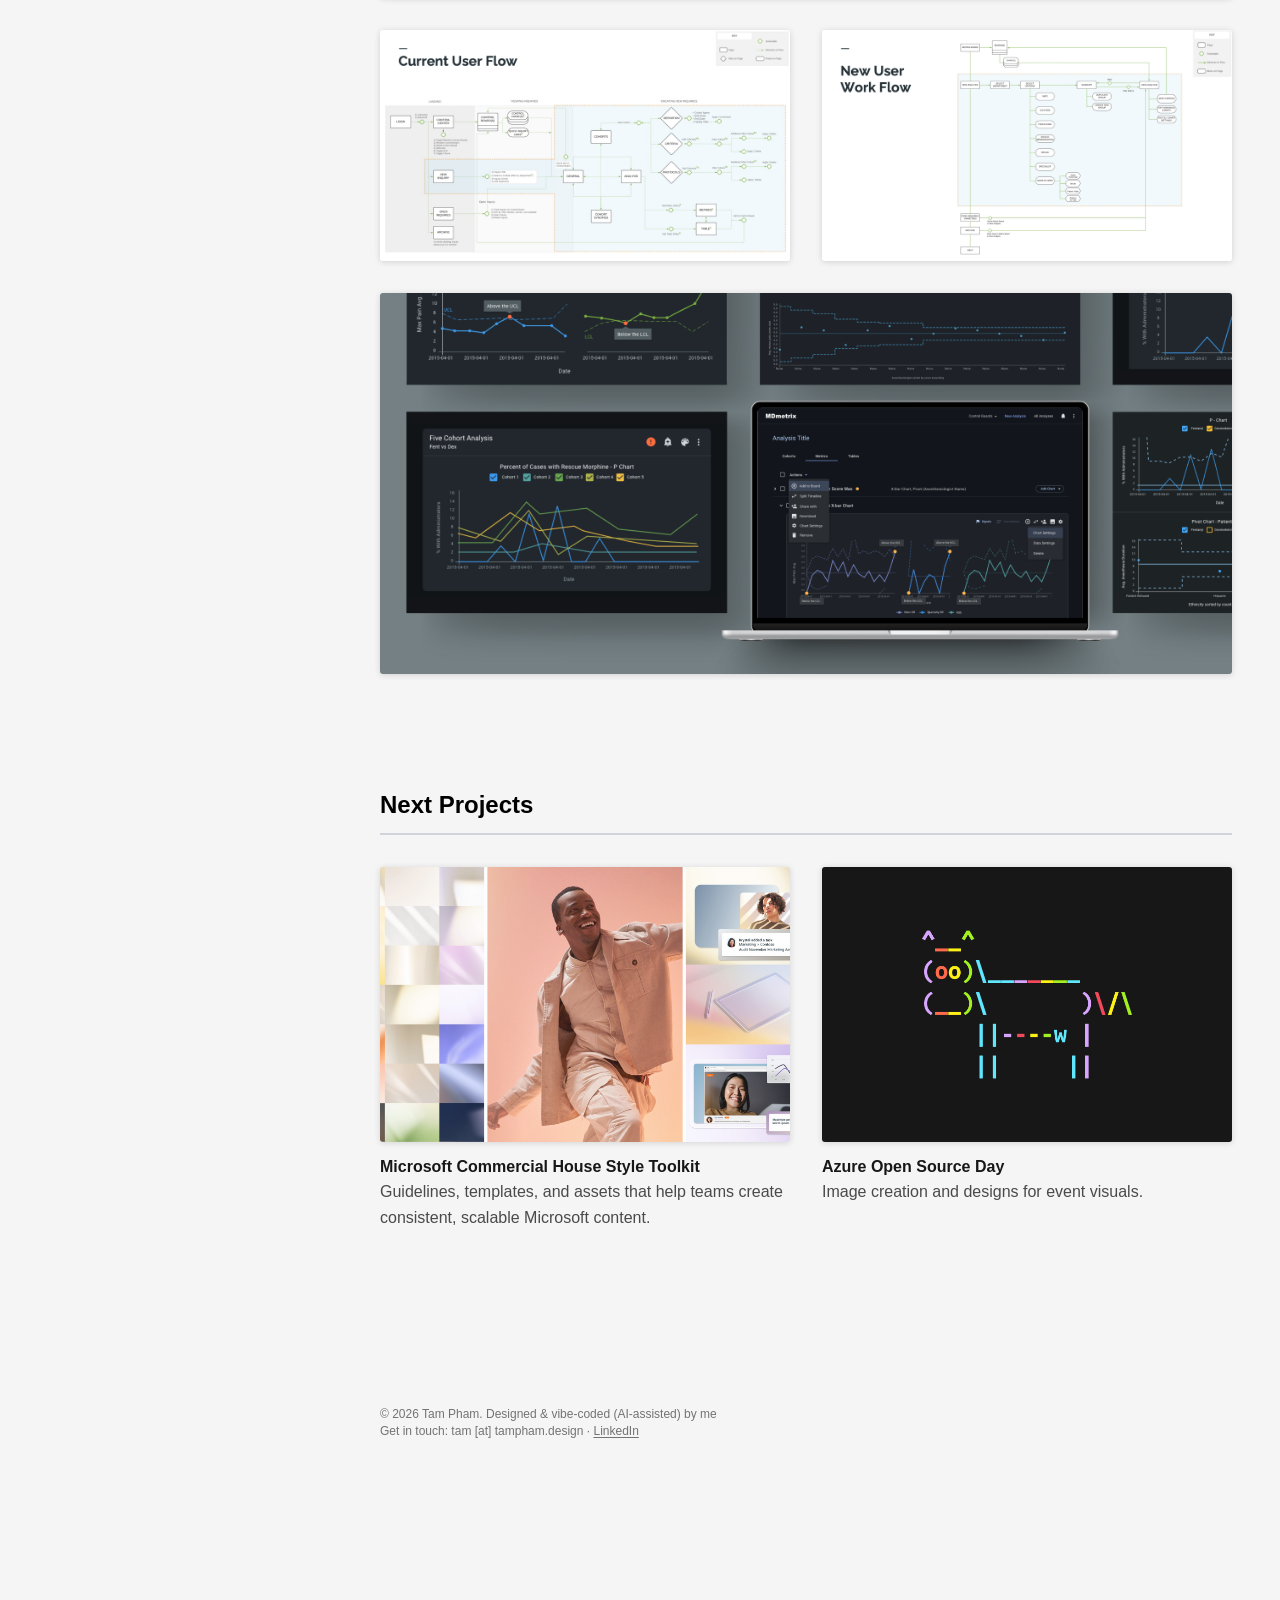
==== commit 8abca29b: "Claude updates" ====
--- a/project_mdmetrix.html
+++ b/project_mdmetrix.html
@@ -2,8 +2,11 @@
 <html lang="en">
 
   <head>
+    <meta charset="utf-8" />
     <meta name="viewport" content="width=device-width,initial-scale=1" />
     <title>Tam Pham — Portfolio</title>
+        <!-- Favicon -->
+  <link rel="icon" href="./favicon.ico" type="image/x-icon">
     <!-- Your stylesheet -->
     <link rel="stylesheet" href="./css/style.css">
   </head>
@@ -105,16 +108,16 @@
           <h3>Next Projects</h3>
           <div class="project-grid">
 
-          <a href="./project_ms_build.html" class="project-card">
-          <img src="./assets/AZ_Build_cover.png" alt="Microsoft Build — Responsible Machine Learning">
-          <h4>Microsoft Build Event</h4>
-          <p>Concept creation, design, and motion storyboard for event visuals.</p>
+          <a href="./project_ms_housestylekit.html" class="project-card">
+          <img src="./assets/MS_CommercialHST_cover.jpg" alt="MS Commercial House Style Toolkit">
+          <h4>Microsoft Commercial House Style Toolkit</h4>
+          <p>Guidelines, templates, and assets that help teams create consistent, scalable Microsoft content.</p>
           </a>
 
-          <a href="./project_motion_reel.html" class="project-card">
-          <img src="./assets/MotionReel_cover.png" alt="Motion Reel">
-          <h4>Motion Reel</h4>
-          <p>Collection of motion pieces.</p>
+          <a href="./project_ms_azopensource.html" class="project-card">
+          <img src="./assets/AzureOpenSourceDay_cover.png" alt="Azure Open Source Day">
+          <h4>Azure Open Source Day</h4>
+          <p>Image creation and designs for event visuals.</p>
           </a>
 
           </div>
@@ -130,7 +133,9 @@
 
       </main>
     </div>
-
+<button class="back-to-top" type="button" aria-label="Back to top">
+  ↑ Top
+</button>
     <!-- JS at the very end so the DOM is loaded -->
     <script>
       // ===== Cache DOM refs =====
@@ -163,6 +168,24 @@
         const expanded = menuToggle.getAttribute('aria-expanded') === 'true';
         menuToggle.setAttribute('aria-expanded', String(!expanded));
       });
+
+        // ===== Back to Top button =====
+const backToTopBtn = document.querySelector('.back-to-top');
+
+if (backToTopBtn) {
+  const showAfter = 600; // px scrolled before showing
+
+  function toggleBackToTop() {
+    backToTopBtn.classList.toggle('is-visible', window.scrollY > showAfter);
+  }
+
+  window.addEventListener('scroll', toggleBackToTop, { passive: true });
+  document.addEventListener('DOMContentLoaded', toggleBackToTop);
+
+  backToTopBtn.addEventListener('click', () => {
+    window.scrollTo({ top: 0, behavior: 'smooth' });
+  });
+}
 
       // Close menu after clicking a nav item (mobile)
       siteNav.querySelectorAll('a[href^="#"]').forEach(a => {
--- a/css/style.css
+++ b/css/style.css
@@ -75,7 +75,8 @@
   flex-direction: column;
   align-items: stretch;
   gap: 1.25rem;
-  height: 100vh;
+  /* No fixed height: let the sidebar stretch to the full page height (flex
+     align-items: stretch) so the sticky nav can travel the whole scroll. */
 }
 
 .sidebar-inner {
@@ -84,7 +85,7 @@
   z-index: 100;
   display: flex;
   flex-direction: column;
-  height: 100%;
+  height: calc(100vh - 4rem);     /* one viewport tall (minus sidebar padding) so it stays pinned */
   gap: clamp(8px, 2.5vh, 28px);   /* proportional vertical rhythm */
 }
 
@@ -252,6 +253,43 @@
 .skills { display: flex; flex-wrap: wrap; list-style: none; }
 .skills li { font-size: 1rem; color: #9442A9; font-weight: 500; }
 
+/* Back to Top Btn */
+.back-to-top {
+  position: fixed;
+  right: 1.25rem;
+  bottom: 1.25rem;
+  z-index: 2000;
+
+  padding: .6rem .8rem;
+  border: 1px solid rgba(56,56,56,.25);
+  border-radius: 999px;
+  background: #F2F2F2;
+  color: #383838;
+  font-size: .9rem;
+  cursor: pointer;
+
+  /* hidden by default */
+  opacity: 0;
+  pointer-events: none;
+  transform: translateY(8px);
+  transition: opacity .2s ease, transform .2s ease;
+}
+
+.back-to-top.is-visible {
+  opacity: 1;
+  pointer-events: auto;
+  transform: translateY(0);
+}
+
+.back-to-top:hover {
+  border-color: rgba(197,7,82,.6);
+  color: #C50752;
+}
+
+/* Optional: don’t show on very small screens */
+@media (max-width: 480px) {
+  .back-to-top { right: .75rem; bottom: .75rem; }
+}
 
 /* =========================
  Subpages
@@ -295,6 +333,12 @@
   display: block;
   border-radius: 3px;         /* match your style */
 }
+.m-item video {
+  width: 100%;
+  height: auto;
+  display: block;
+  border-radius: 3px;
+}
 
 /* Global subtle image/video shadow */
 .project-card img,
@@ -332,7 +376,6 @@
     margin-top: 2em; /* gives visual separation */
   }
 }
-
 /* =========================
    Mobile (<=768px)
 ========================= */
